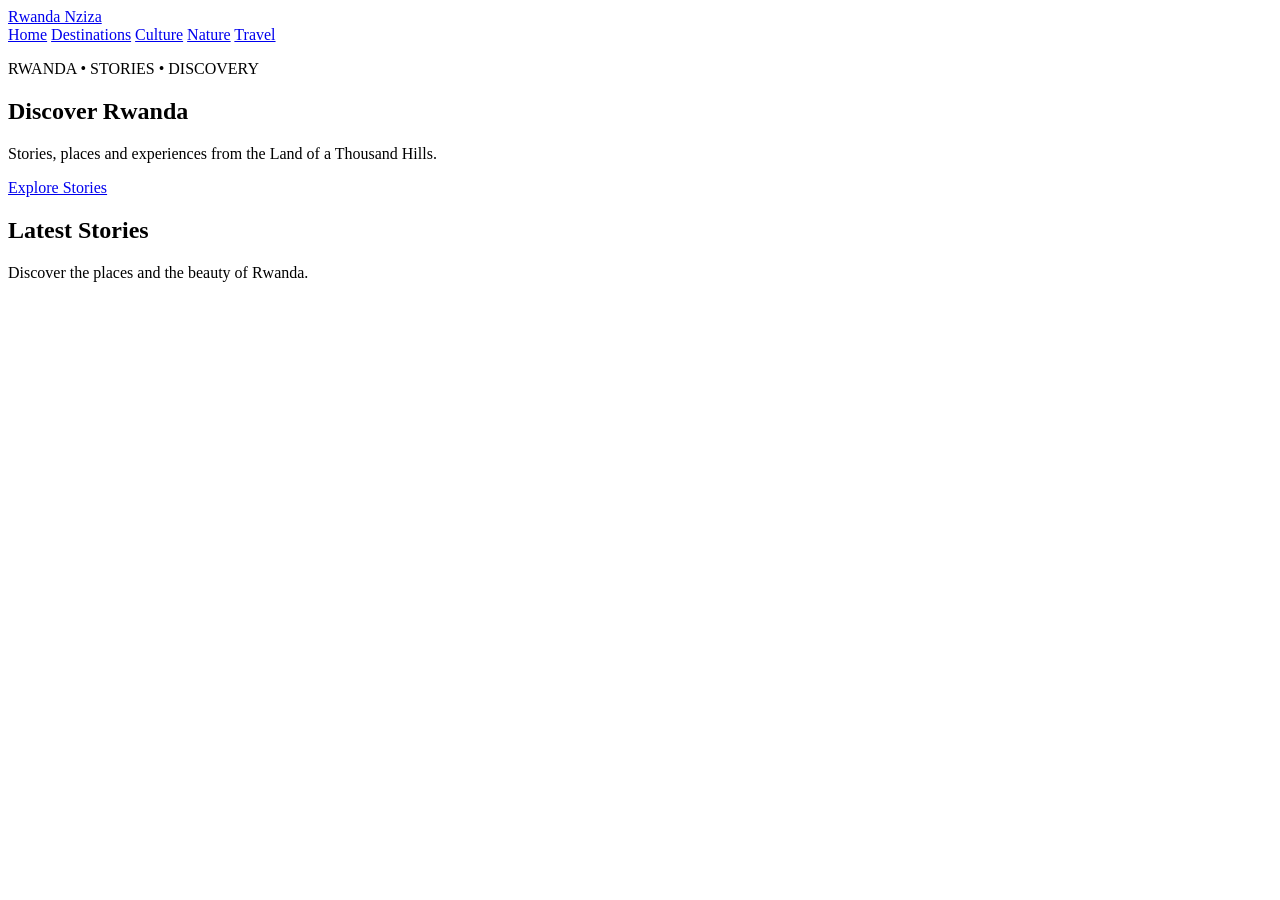
==== index.html @ 82285e54 "Addes the navbar, hero section and the posts container" ====
<!DOCTYPE html>
<html lang="en">
<head>
    <meta charset="UTF-8">
    <meta name="viewport" content="width=device-width, initial-scale=1.0">
    <title>Rwanda Nziza</title>
    <link rel ="preconnect" href="https://fonts.googleapis.com">
    <link rel="preconnect" href="https://fonts.gstatic.com" crossorigin>
    <link href="https://fonts.googleapis.com/css2?family=Roboto:wght@300;400;500;700&display=swap" rel="stylesheet">

    <link rel="stylesheet" href="style.css">
</head>
<body>
    <header class="navbar">
        <div class="container nav-content">
            <a href="index.html" class="logo">Rwanda Nziza  </a>

            <nav>
                <a href="index.html">Home</a>
                <a href="#destination">Destinations</a>
                <a href="#culture">Culture</a>
                <a href="#nature">Nature</a>
                <a href="travel.html">Travel</a>
            </nav>
        </div>
    </header>
    <main>
        <section class="hero">
            <div class="hero-content">
                <p class="hero-label">RWANDA • STORIES • DISCOVERY</p>
                <h1>Discover Rwanda</h1>
                <p>Stories, places and experiences from the Land of a Thousand Hills.</p>
                <a href="#posts" class="button">Explore Stories</a>
            </div>
        </section>
        <section class="posts container" id="posts">
            <div class="section-heading">
            <h2>Latest Stories</h2>
            <p>Discover the places and the beauty of Rwanda.</p>
            </div>
        </section>
    </main>
</body>
</html>
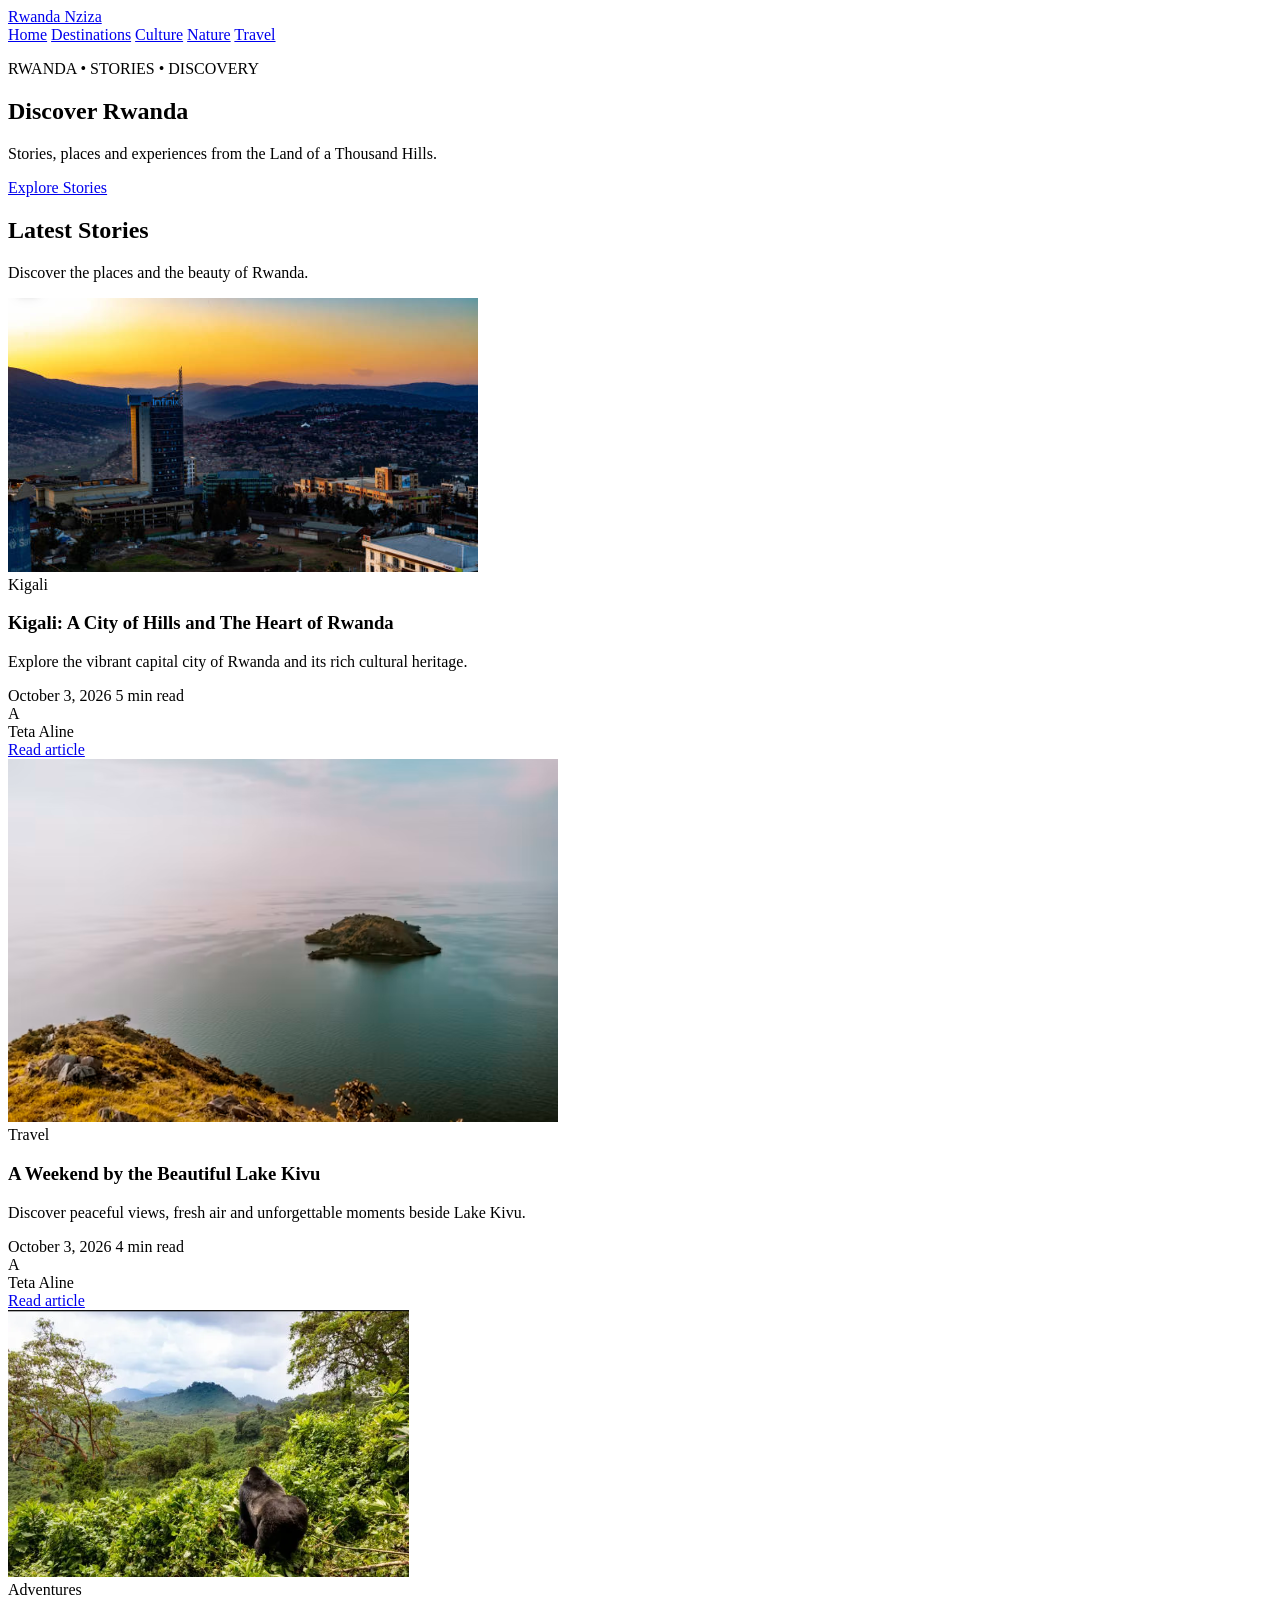
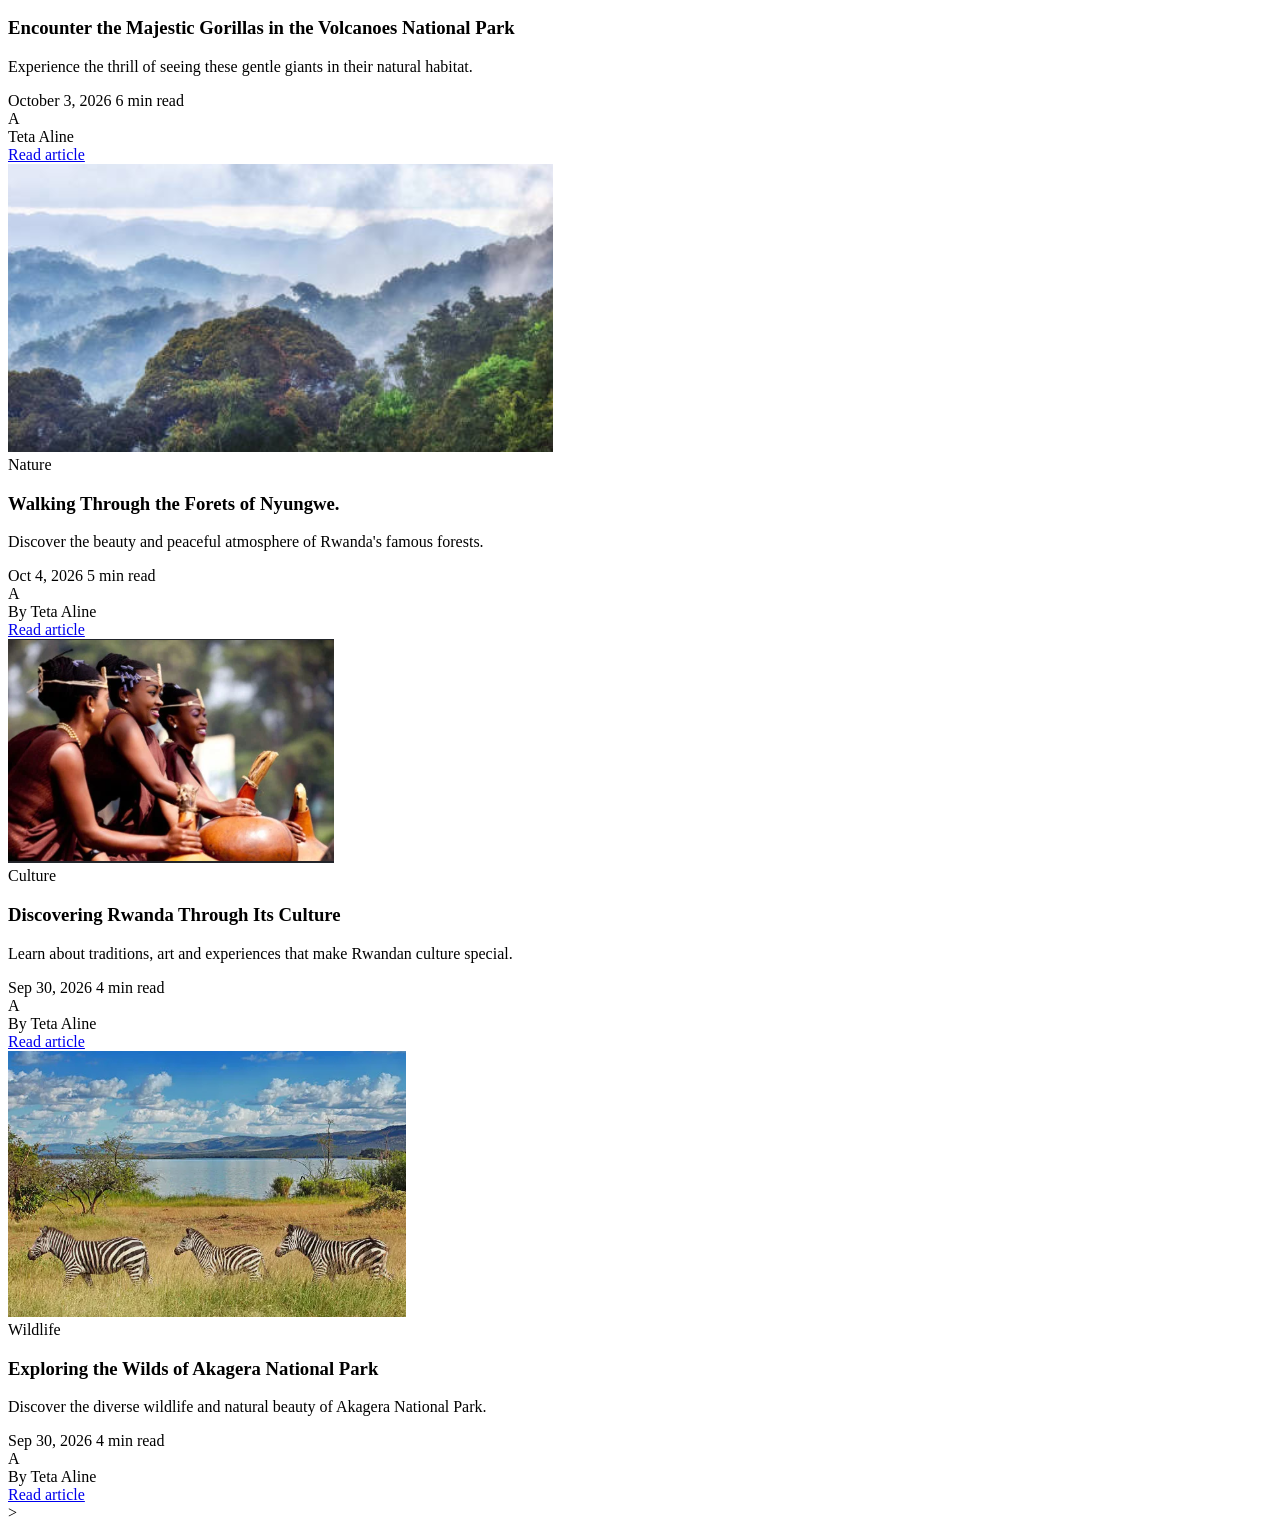
==== commit 520e9ecc: "Add Rwanda blog post cards" ====
--- a/index.html
+++ b/index.html
@@ -38,7 +38,152 @@
             <h2>Latest Stories</h2>
             <p>Discover the places and the beauty of Rwanda.</p>
             </div>
+            <div class="post-grid">
+                <article class="post-card" id="destinations">
+                    <img src="images/Kigali.png" alt="View of The City of Kigali">
+
+                    <div class="post-content">
+                        <span class="tag">Kigali</span>
+                        <h3>Kigali: A City of Hills and The Heart of Rwanda</h3>
+                        <p>Explore the vibrant capital city of Rwanda and its rich cultural heritage.</p>
+
+                        <div class="post-info">
+                            <span><i class="fa-regular fa-calendar"></i> October 3, 2026</span>
+                            <span><i class="fa-regular fa-clock"></i> 5 min read</span>
+
+                        </div>
+                        <div class="author">
+                            <div class="avatar">A</div>
+                            <span> Teta Aline</span>
+                        </div>
+                        <a href="article.html" class="read-more">
+                            Read article <i class="fa-regular fa-arrow-right"></i>
+                        </a>
+                    </div>
+                </article>    
+                    
+                <article class="post-card">
+                    <img src="images/Lake-Kivu.png" alt="Beatiful Lake Kivu">
+                    <div class="post-content">
+                        <span class="tag">Travel</span>
+                        <h3> A Weekend by the Beautiful Lake Kivu</h3>
+                        <p> Discover peaceful views, fresh air and unforgettable moments beside Lake Kivu.</p>
+
+                        <div class="post-info">
+                            <span><i class="fa-regular fa-calendar"></i> October 3, 2026</span>
+                            <span><i class="fa-regular fa-clock"></i> 4 min read</span>
+                            </div>
+
+                            <div class="author">
+                                <div class="avatar">A</div>
+                                <span> Teta Aline</span>
+                            </div>
+
+                            <a href="article.html" class="read-more">
+                                Read article <i class="fa-regular fa-arrow-right"></i>
+                            </a>    
+                        </div>
+                    </article>
+
+                    <article class="post-card">
+                        <img src="images/VolcanoGorilla.png" alt="Gorillas in the Volcanoes national park">
+                        
+                        <div class="post-content">
+                            <span class="tag">Adventures</span>
+                            <h3>Encounter the Majestic Gorillas in the Volcanoes National Park</h3>
+                            <p>Experience the thrill of seeing these gentle giants in their natural habitat.</p>
+
+                            <div class="post-info">
+                                <span><i class="fa-regular fa-calendar"></i> October 3, 2026</span>
+                                <span><i class="fa-regular fa-clock"></i> 6 min read</span>
+                            </div>
+
+                            <div class="author">
+                                <div class="avatar">A</div>
+                                <span> Teta Aline</span>
+                            </div>
+
+                            <a href="article.html" class="read-more">
+                                Read article <i class="fa-solid fa-arrow-right"></i>
+                            </a>
+                        </div>
+                    </article>
+                    
+                    <article class="post-card" id="nature">
+                        <img src="images/Nyungwe.png" alt="Nyungwe Forest in Rwanda">
+
+                        <div class="post-content">
+                            <span class="tag">Nature</span>
+                            <h3>Walking Through the Forets of Nyungwe.</h3>
+                            <p>Discover the beauty and peaceful atmosphere of Rwanda's famous forests.</p>
+
+
+                            <div class="post-info">
+                                <span><i class="fa-regular fa-calendar"></i> Oct 4, 2026</span>
+                                <span><i class="fa-regular fa-clock"></i> 5 min read</span>
+                            </div>
+
+                            <div class="author">
+                                <div class="avatar">A</div>
+                                <span>By Teta Aline</span>
+                            </div>
+
+                            <a href="article.html" class="read-more">
+                                Read article <i class="fa-solid fa-arrow-right"></i>
+                            </a>
+                        </div>    
+                    </article>
+
+                    <article class="post-card" id="culture">
+                        <img src="images/Culture.png" alt="Rwandan Traditional Dance">
+
+                        <div class="post-content">
+                            <span class="tag">Culture</span>
+                            <h3>Discovering Rwanda Through Its Culture</h3>
+                            <p>Learn about traditions, art and experiences that make Rwandan culture special.</p>
+
+                            <div class="post-info">
+                                <span><i class="fa-regular fa-calendar"></i> Sep 30, 2026</span>
+                                <span><i class="fa-regular fa-clock"></i> 4 min read</span>
+                            </div>
+
+                            <div class="author">
+                                <div class="avatar">A</div>
+                                <span>By Teta Aline</span>
+                            </div>
+
+                            <a href="article.html" class="read-more">
+                                Read article <i class="fa-solid fa-arrow-right"></i>
+                            </a>
+                        </div>    
+                    </article>
+                    <article class="post-card" id="travel">
+                        <img src="images/Akagera.png" alt="Rwandan cultural experience">
+
+                    <div class="post-content">
+                        <span class="tag">Wildlife</span>
+                        <h3>Exploring the Wilds of Akagera National Park</h3>
+                        <p>Discover the diverse wildlife and natural beauty of Akagera National Park.</p>
+
+                        <div class="post-info">
+                            <span><i class="fa-regular fa-calendar"></i> Sep 30, 2026</span>
+                            <span><i class="fa-regular fa-clock"></i> 4 min read</span>
+                        </div>
+
+                        <div class="author">
+                            <div class="avatar">A</div>
+                            <span>By Teta Aline</span>
+                        </div>
+
+                        <a href="article.html" class="read-more">
+                            Read article <i class="fa-solid fa-arrow-right"></i>
+                        </a>
+                    </div>
+                </article>
+                    
+            </div>
         </section>
-    </main>
+        
+    </main>>
 </body>
 </html>
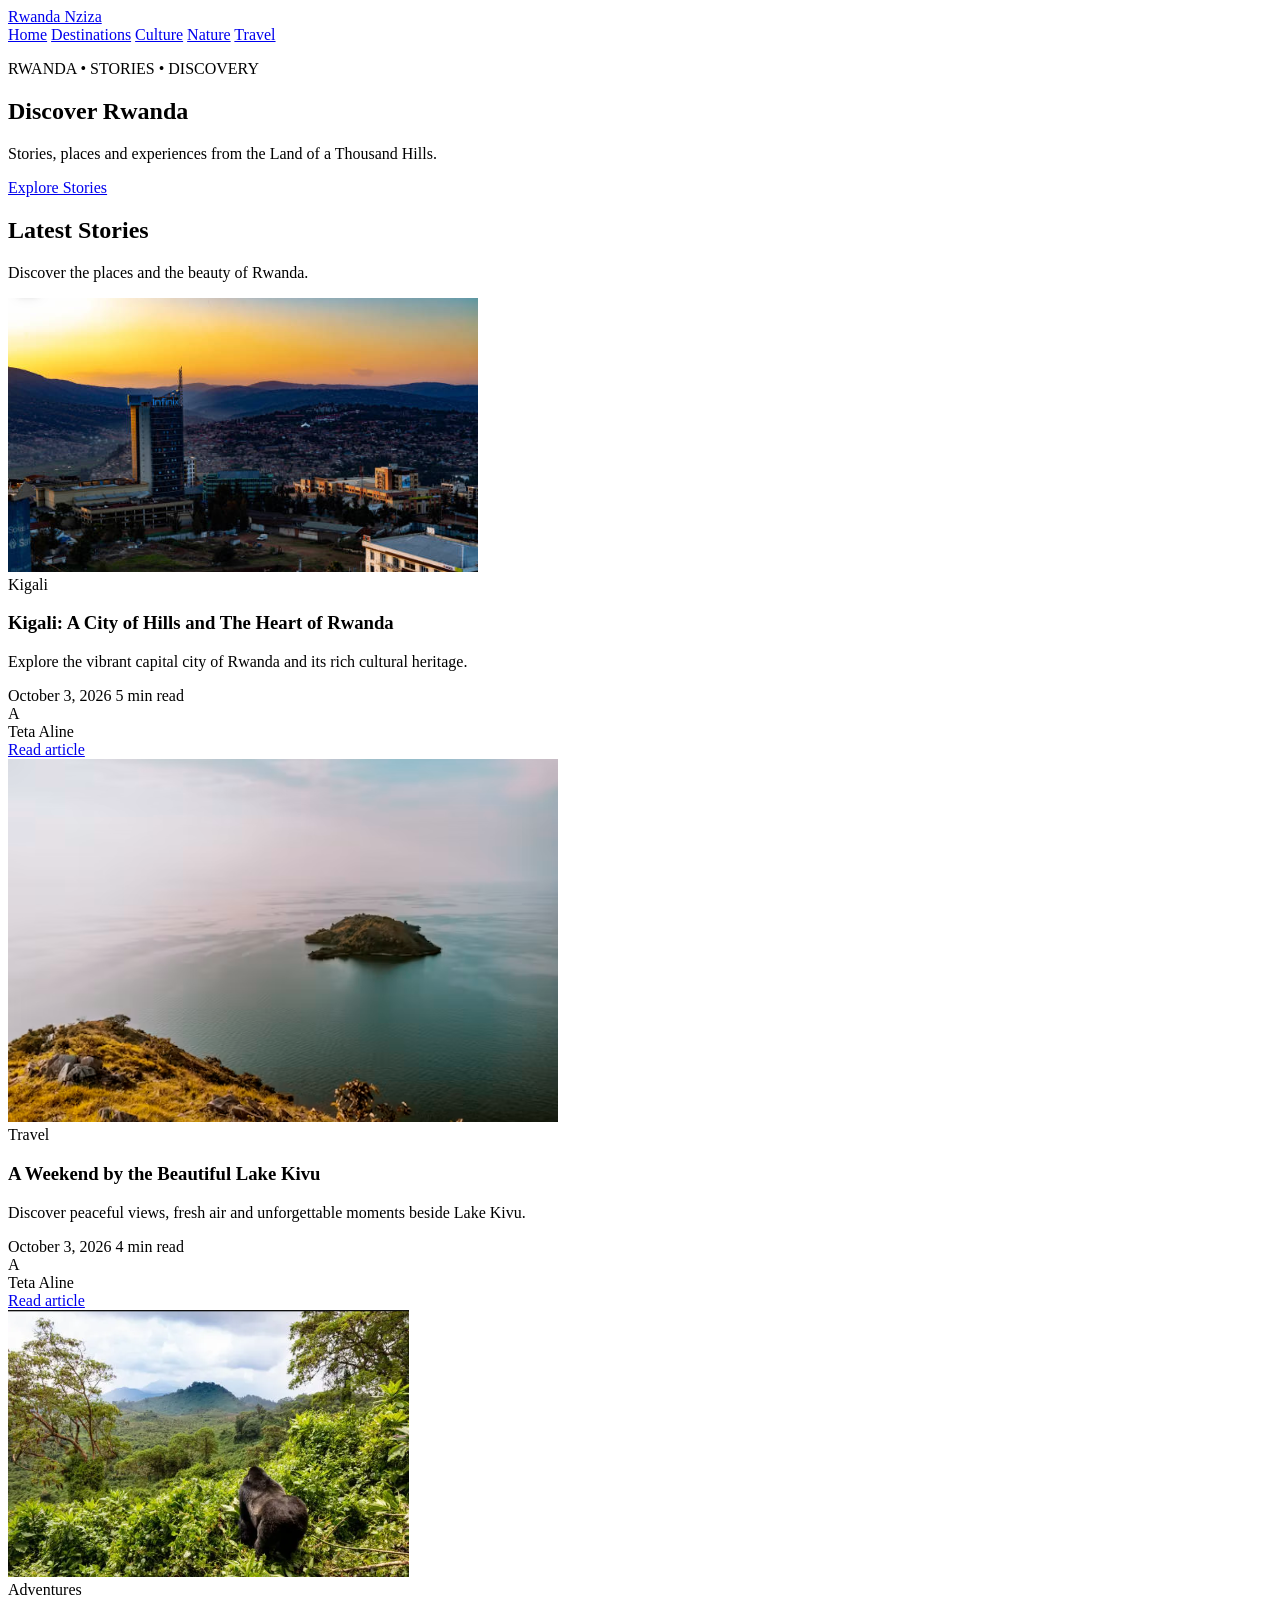
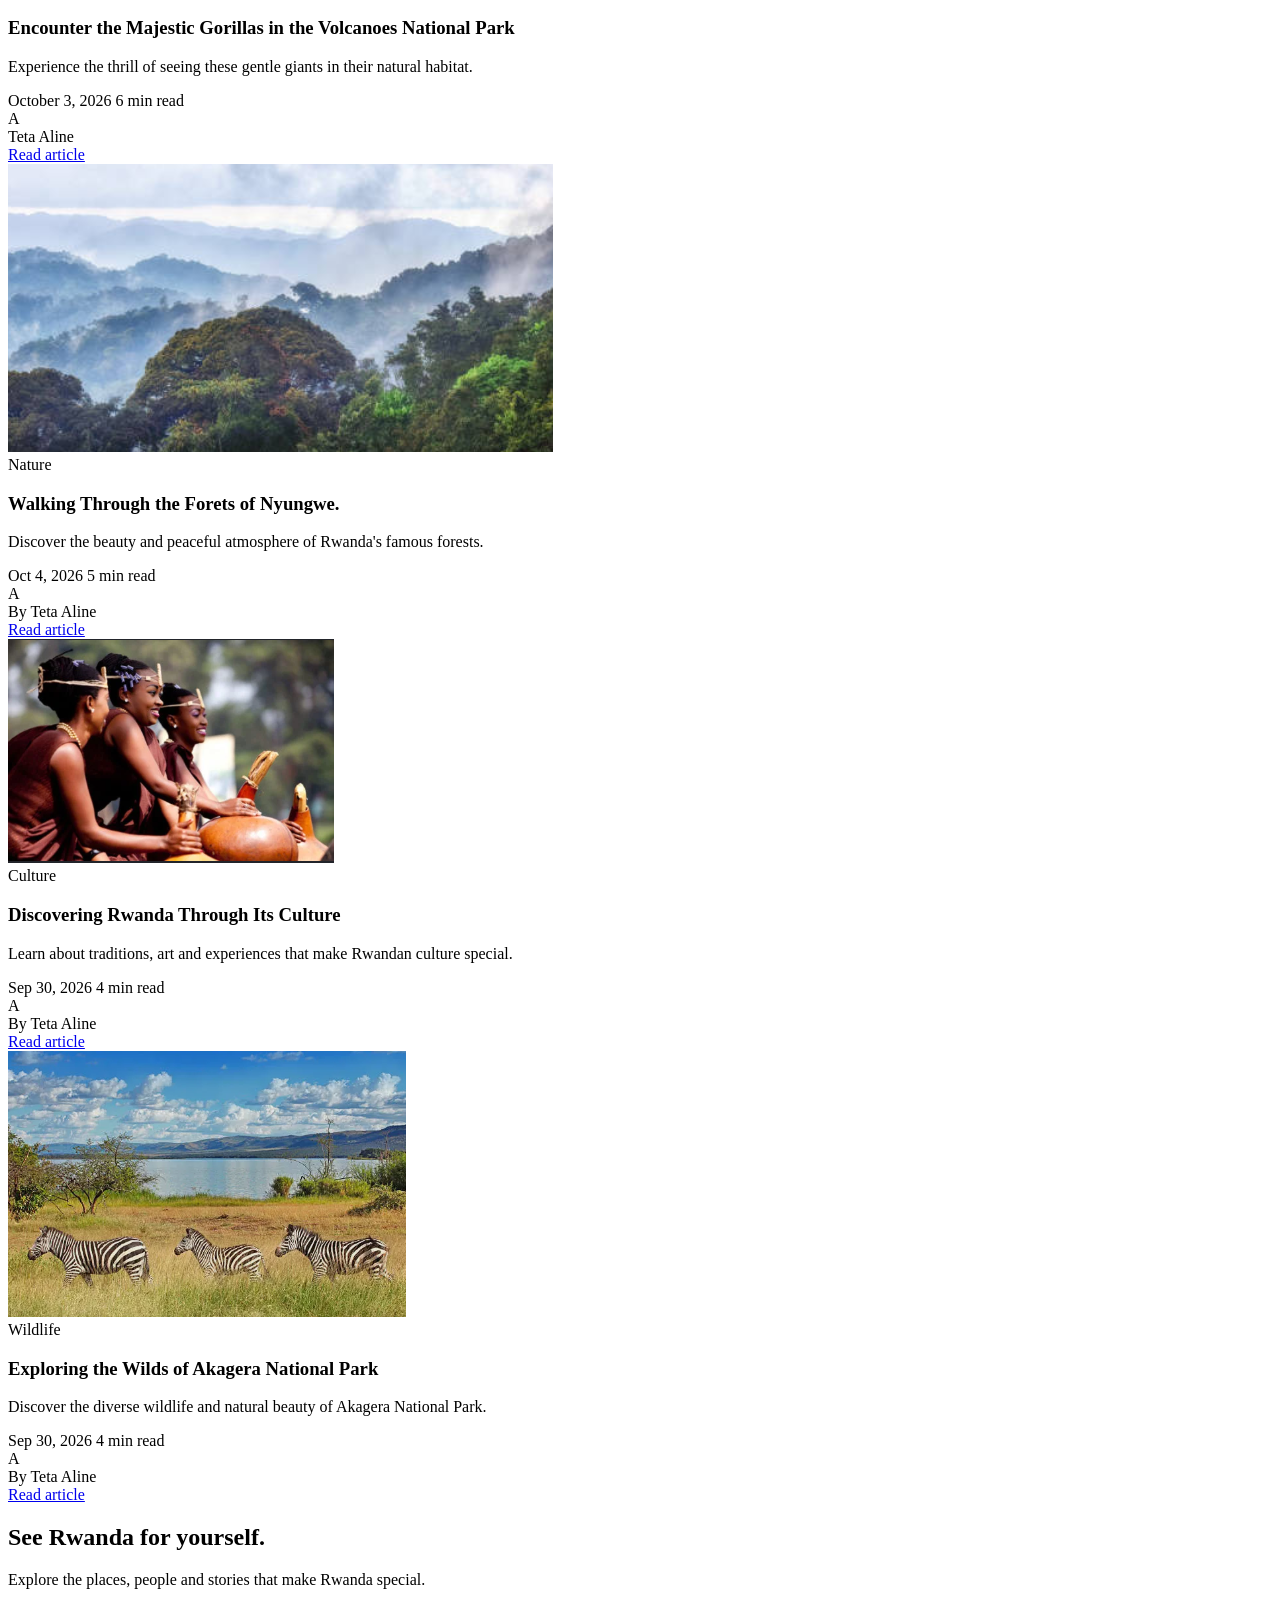
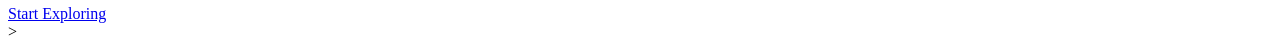
==== commit 9475cfb1: "Add Rwanda travel banner" ====
--- a/index.html
+++ b/index.html
@@ -184,6 +184,16 @@
             </div>
         </section>
         
+        <section class="travel-banner">
+            <div class="container">
+                <h2>See Rwanda for yourself.</h2>
+                <p>Explore the places, people and stories that make Rwanda special.</p>
+                <a href="#posts" class="button">Start Exploring</a>
+            </div>
+        </section>
+
+    
+
     </main>>
 </body>
 </html>
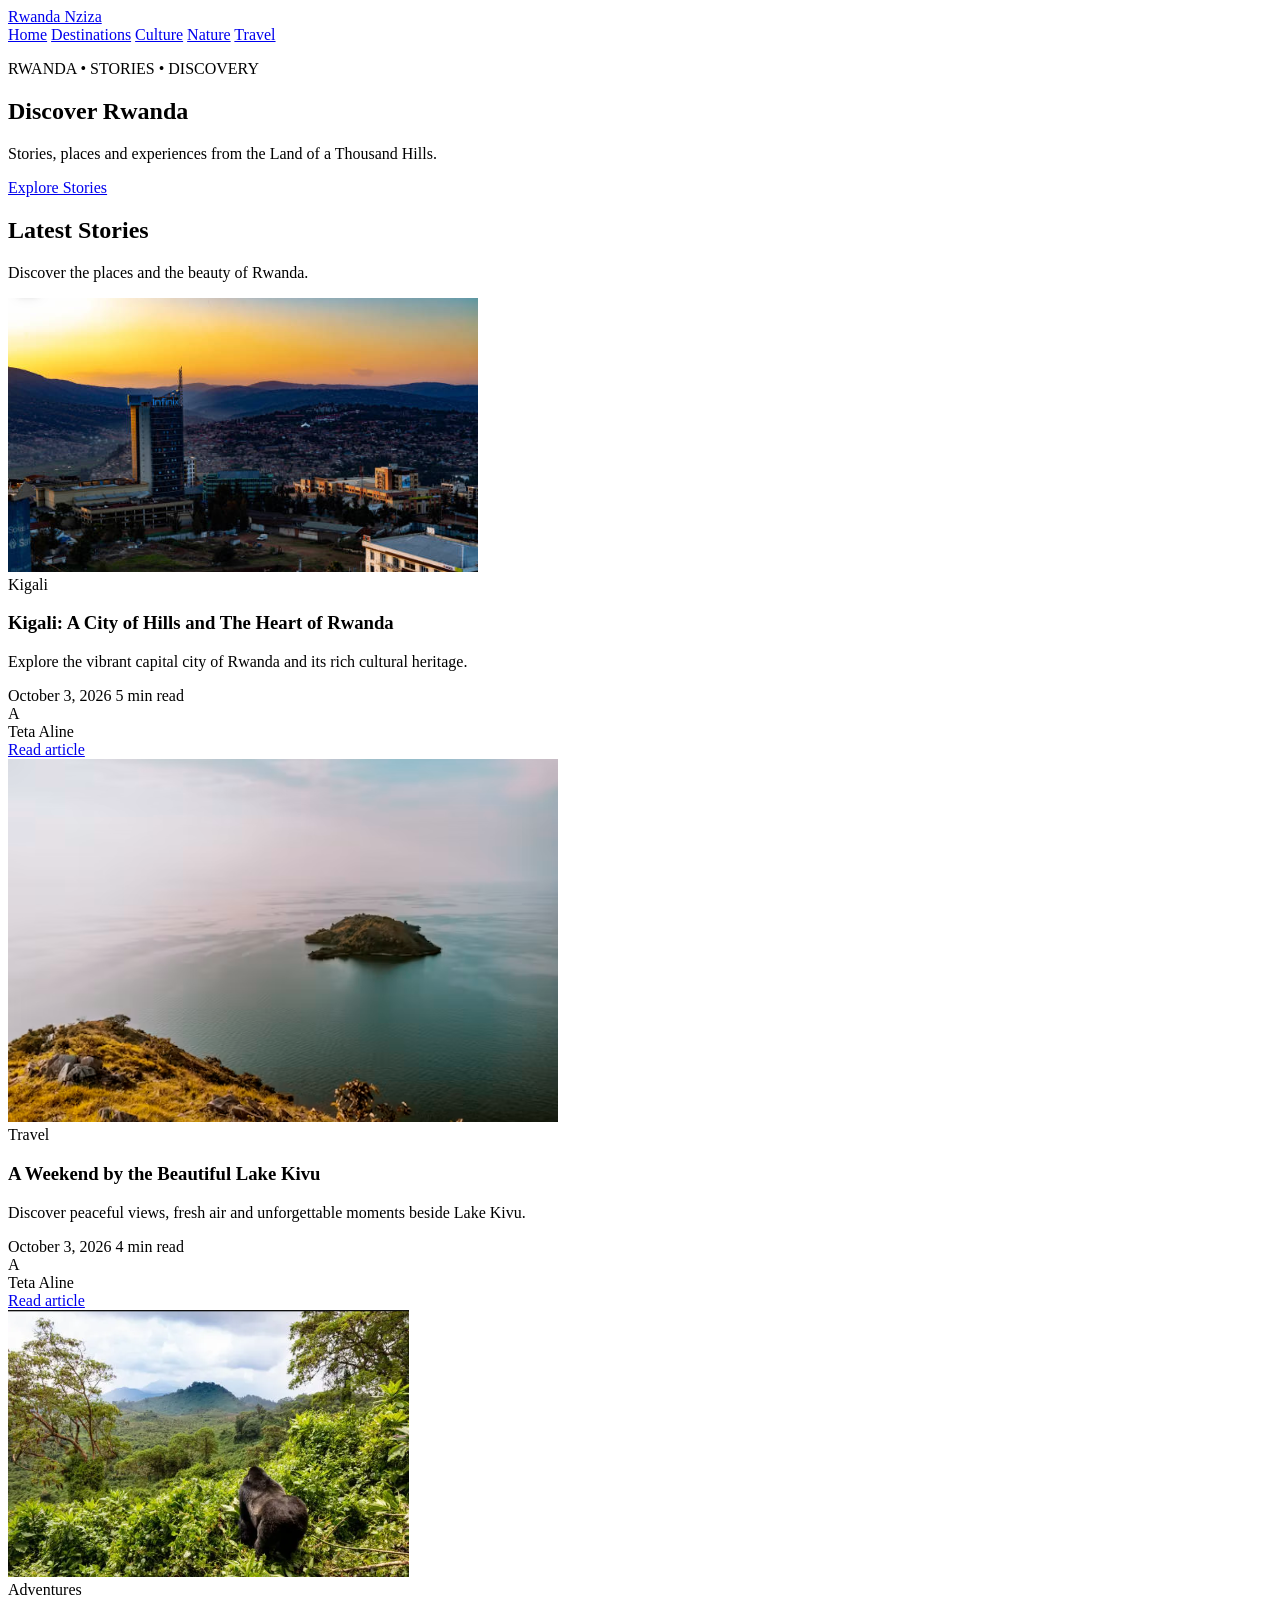
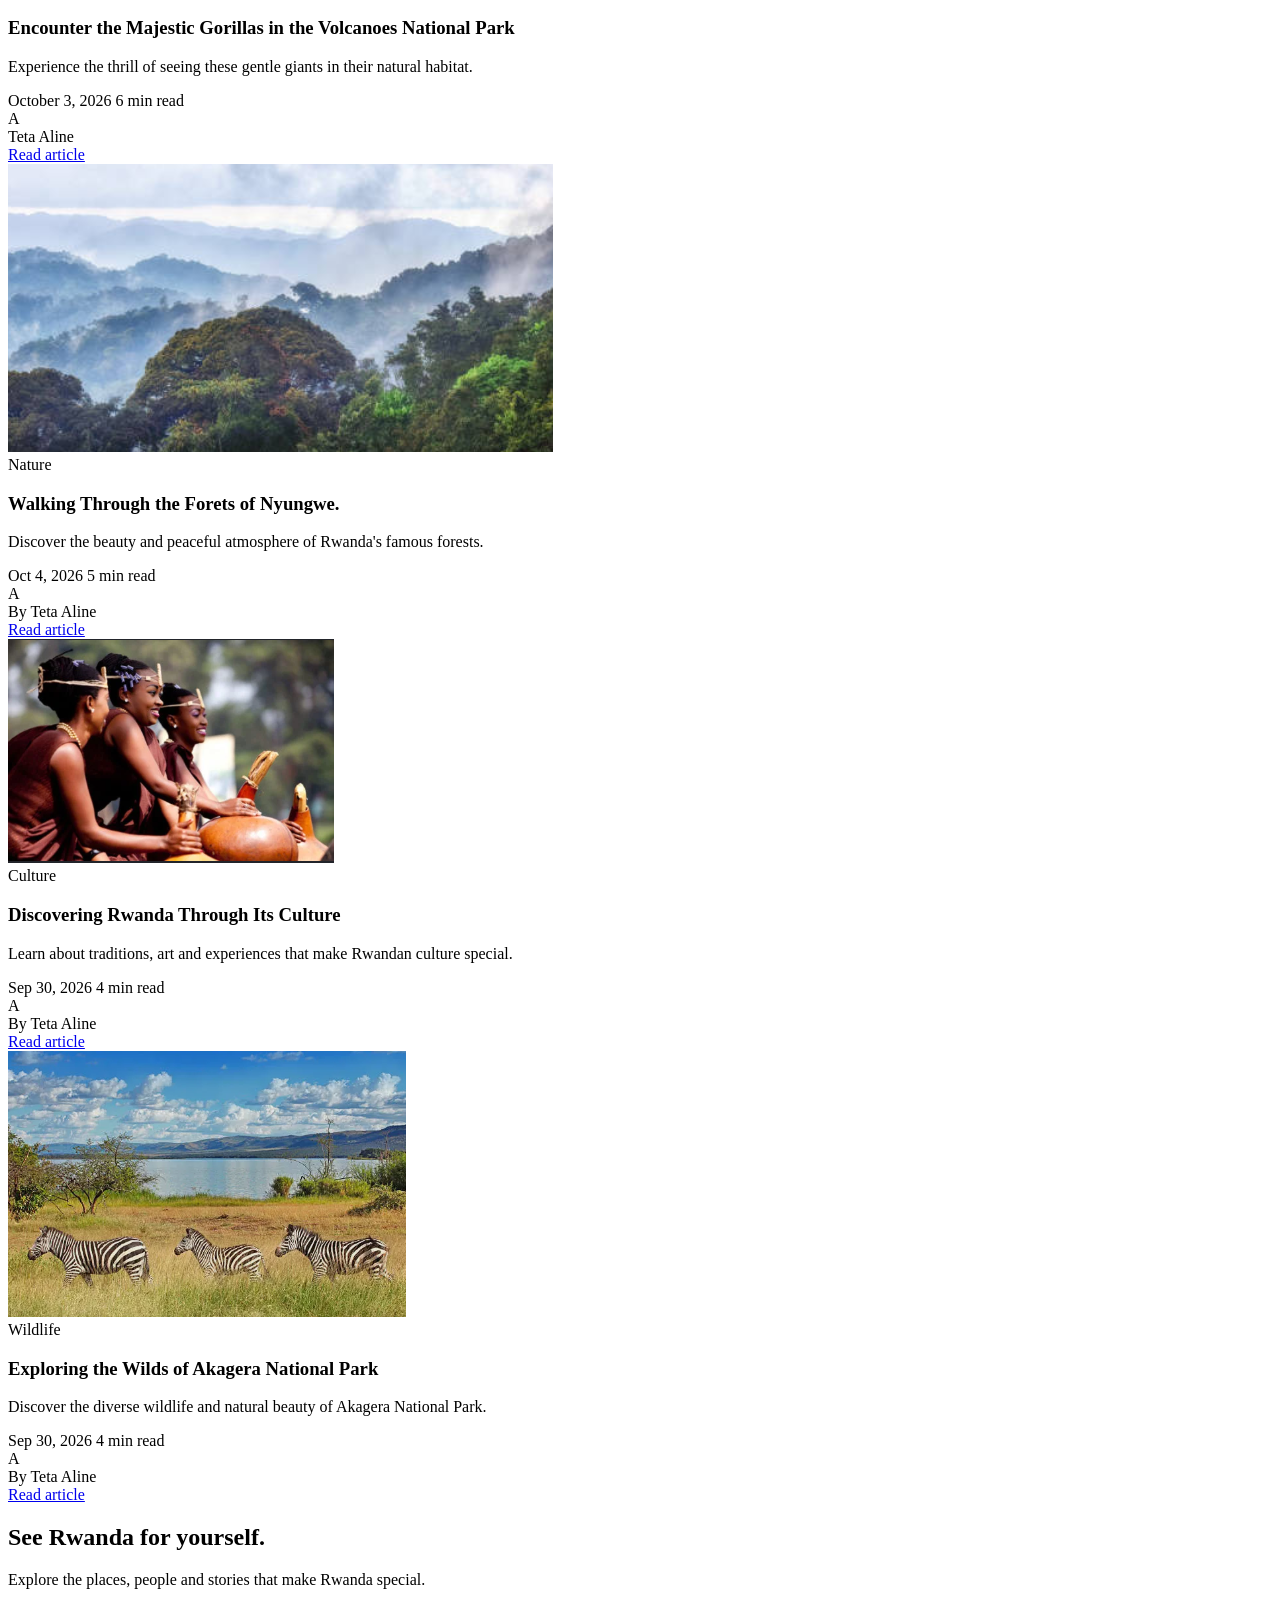
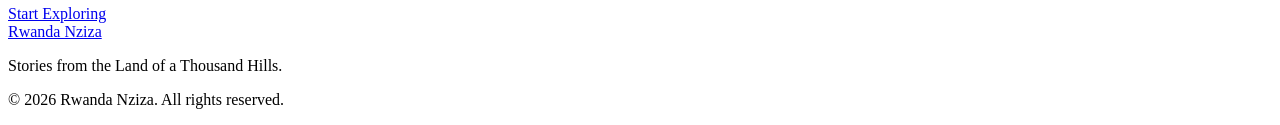
==== commit 7b7cdeb3: "Add footer" ====
--- a/index.html
+++ b/index.html
@@ -183,7 +183,7 @@
                     
             </div>
         </section>
-        
+
         <section class="travel-banner">
             <div class="container">
                 <h2>See Rwanda for yourself.</h2>
@@ -194,6 +194,26 @@
 
     
 
-    </main>>
+    </main>
+    
+    <footer>
+        <div class="container footer-content">
+            <div>
+                <a href="index.html" class="logo">Rwanda Nziza</a>
+                <p>Stories from the Land of a Thousand Hills.</p>
+            </div>
+
+            <div class="socials">
+                <a href="#" aria-label="Instagram"><i class="fa-brands fa-instagram"></i></a>
+                <a href="#" aria-label="Facebook"><i class="fa-brands fa-facebook"></i></a>
+                <a href="#" aria-label="YouTube"><i class="fa-brands fa-youtube"></i></a>
+            </div>
+        </div>
+
+        <div class="copyright">
+            <p>© 2026 Rwanda Nziza. All rights reserved.</p>
+        </div>
+    </footer>
+
 </body>
 </html>
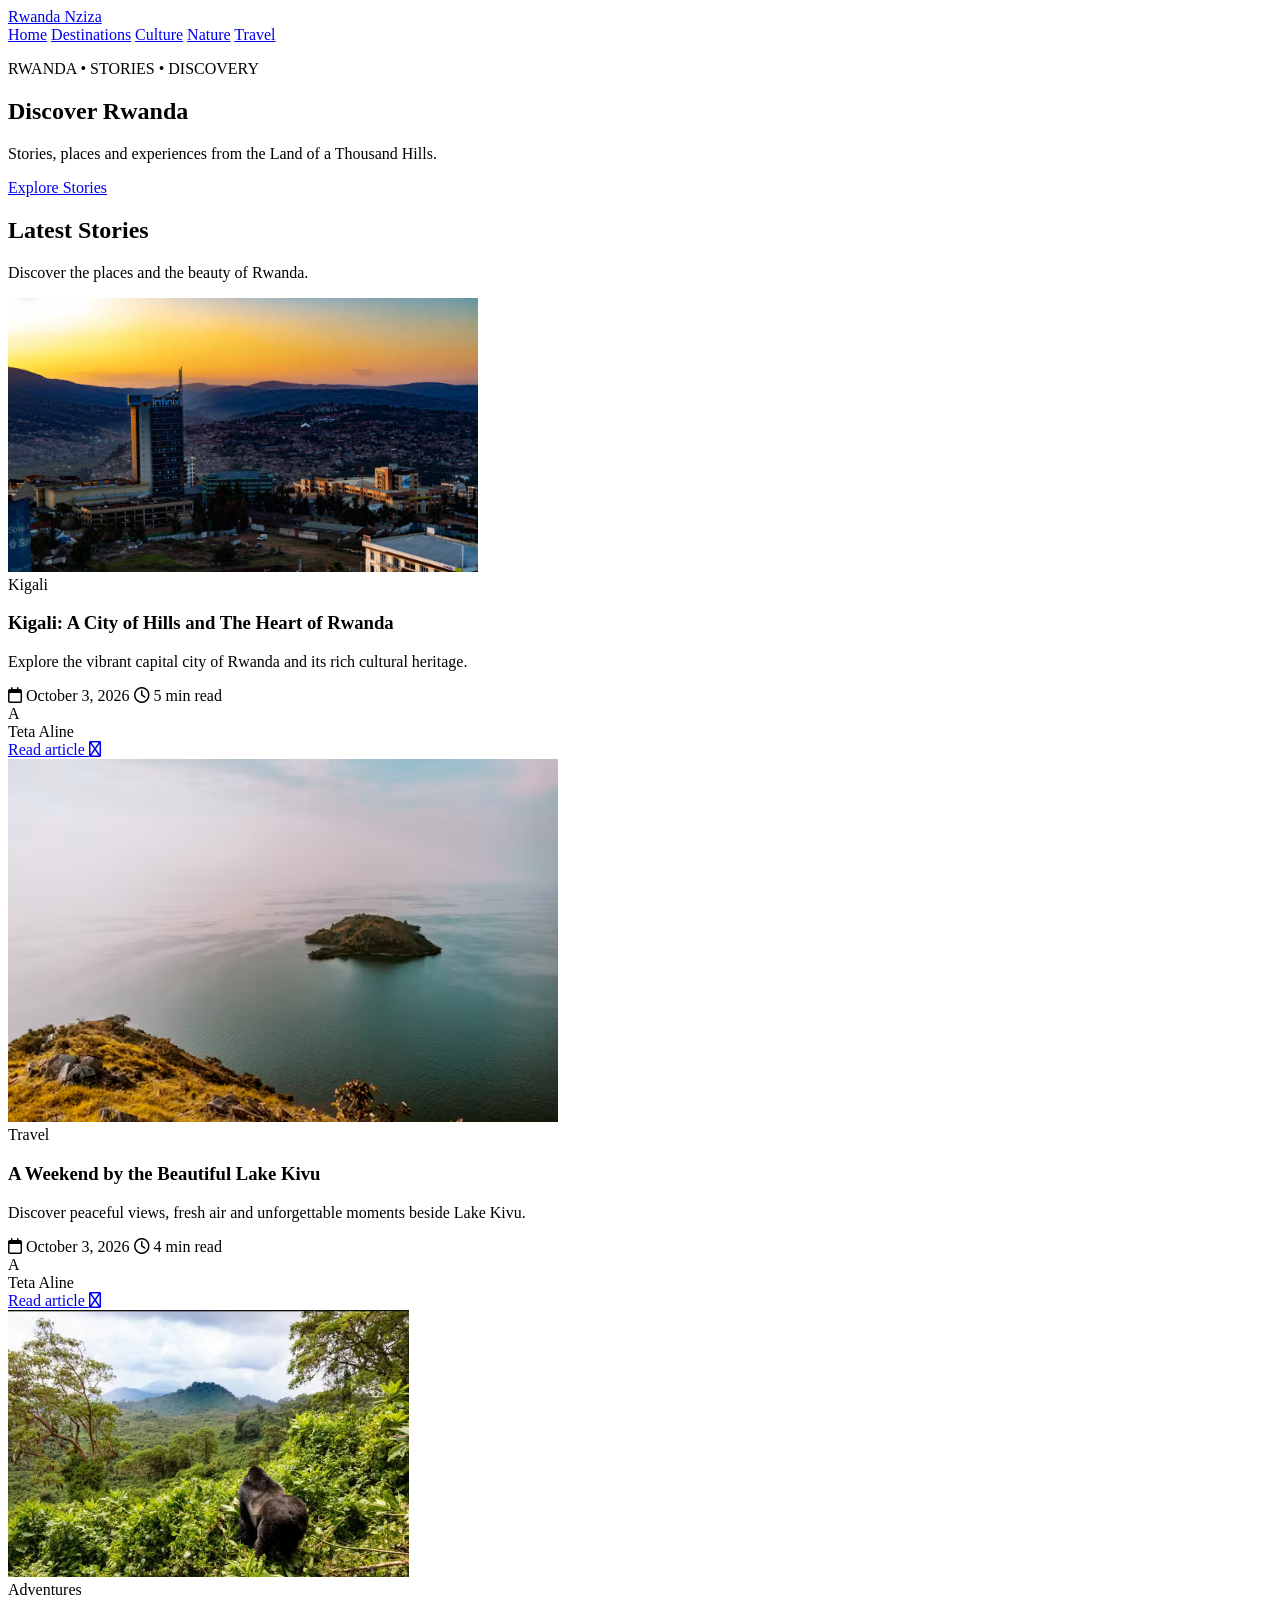
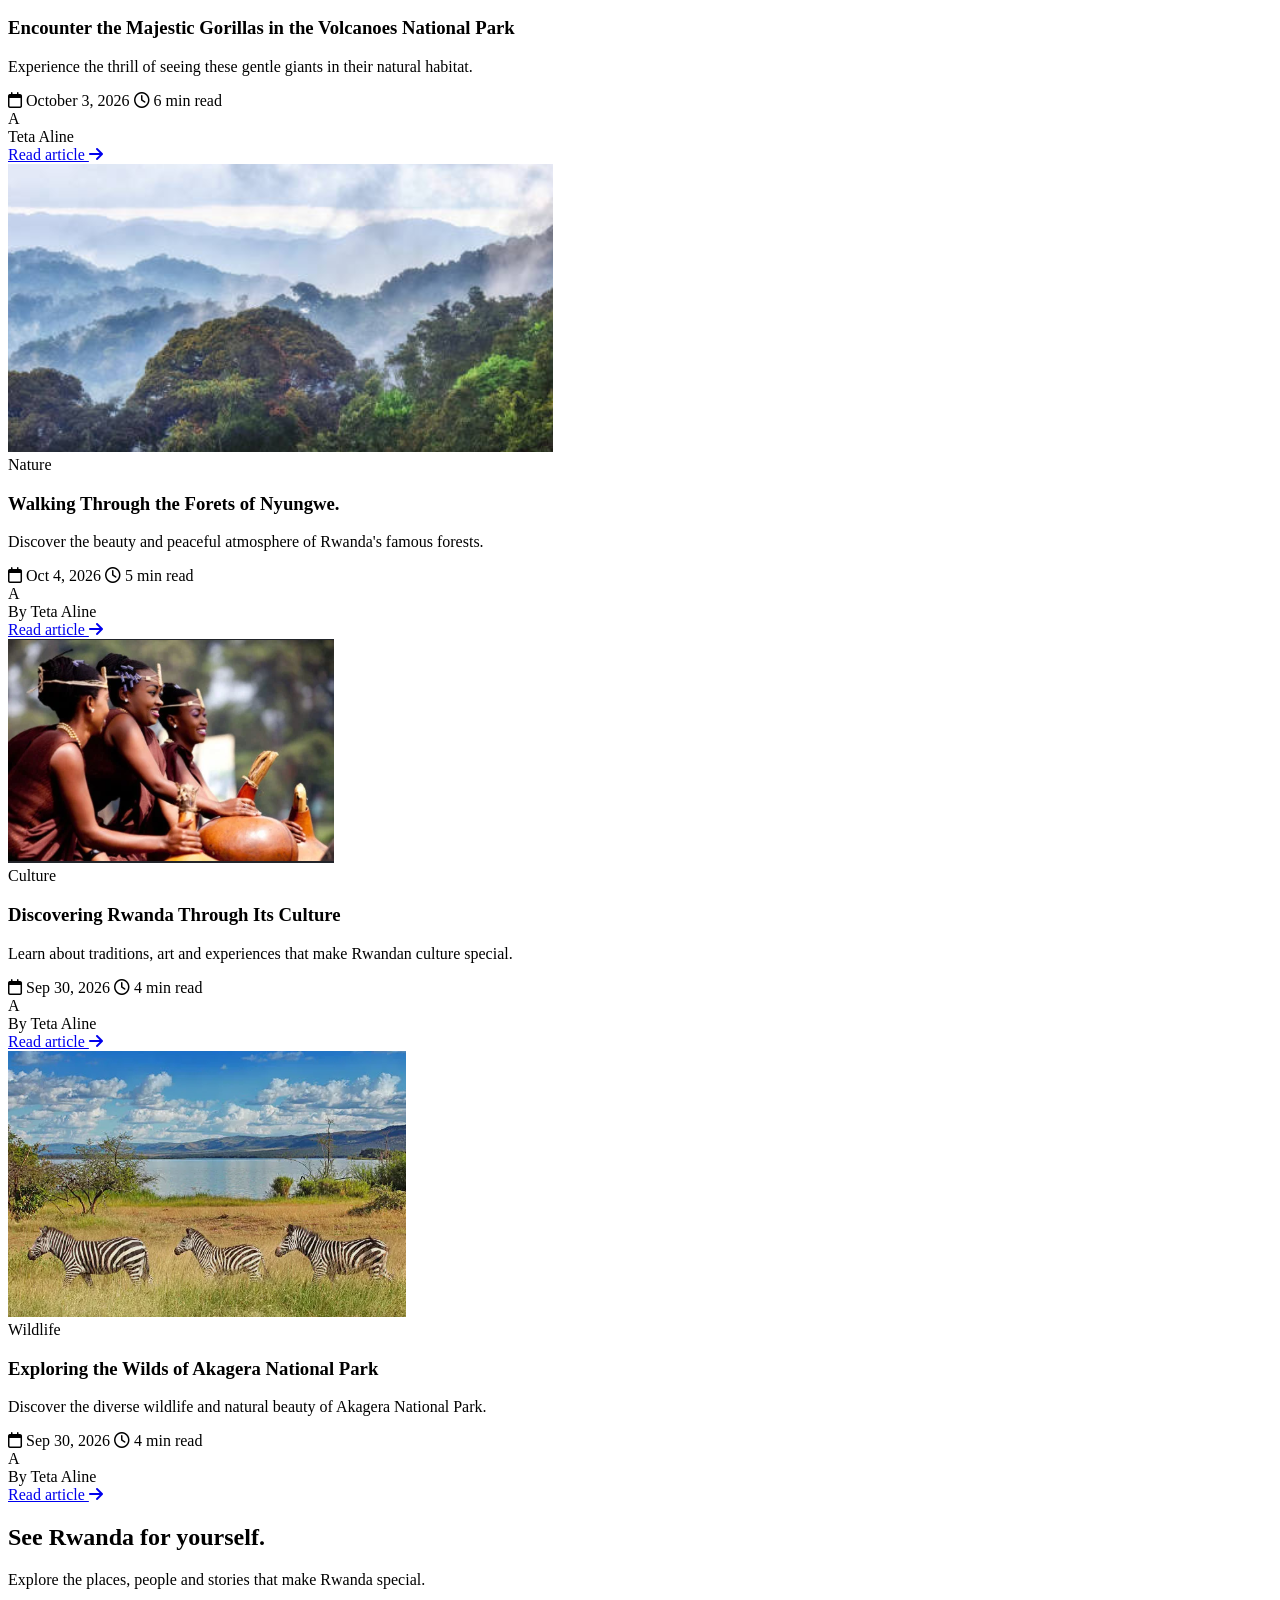
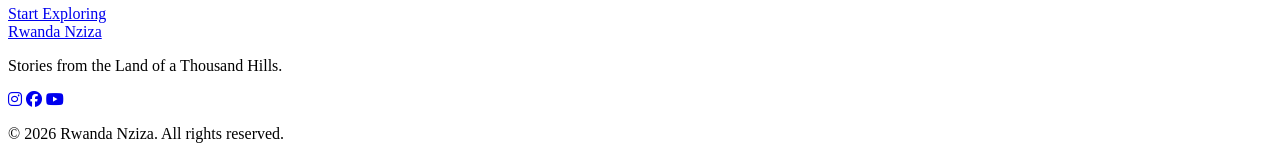
==== commit cce1074a: "Arranged the HTML file" ====
--- a/index.html
+++ b/index.html
@@ -1,23 +1,25 @@
 <!DOCTYPE html>
 <html lang="en">
+
 <head>
     <meta charset="UTF-8">
     <meta name="viewport" content="width=device-width, initial-scale=1.0">
     <title>Rwanda Nziza</title>
-    <link rel ="preconnect" href="https://fonts.googleapis.com">
+    <link rel="preconnect" href="https://fonts.googleapis.com">
     <link rel="preconnect" href="https://fonts.gstatic.com" crossorigin>
     <link href="https://fonts.googleapis.com/css2?family=Roboto:wght@300;400;500;700&display=swap" rel="stylesheet">
-
+    <link rel="stylesheet" href="https://cdnjs.cloudflare.com/ajax/libs/font-awesome/6.5.2/css/all.min.css">
     <link rel="stylesheet" href="style.css">
 </head>
+
 <body>
     <header class="navbar">
         <div class="container nav-content">
-            <a href="index.html" class="logo">Rwanda Nziza  </a>
+            <a href="index.html" class="logo">Rwanda Nziza </a>
 
             <nav>
                 <a href="index.html">Home</a>
-                <a href="#destination">Destinations</a>
+                <a href="#destinations">Destinations</a>
                 <a href="#culture">Culture</a>
                 <a href="#nature">Nature</a>
                 <a href="travel.html">Travel</a>
@@ -35,8 +37,8 @@
         </section>
         <section class="posts container" id="posts">
             <div class="section-heading">
-            <h2>Latest Stories</h2>
-            <p>Discover the places and the beauty of Rwanda.</p>
+                <h2>Latest Stories</h2>
+                <p>Discover the places and the beauty of Rwanda.</p>
             </div>
             <div class="post-grid">
                 <article class="post-card" id="destinations">
@@ -60,8 +62,8 @@
                             Read article <i class="fa-regular fa-arrow-right"></i>
                         </a>
                     </div>
-                </article>    
-                    
+                </article>
+
                 <article class="post-card">
                     <img src="images/Lake-Kivu.png" alt="Beatiful Lake Kivu">
                     <div class="post-content">
@@ -72,93 +74,94 @@
                         <div class="post-info">
                             <span><i class="fa-regular fa-calendar"></i> October 3, 2026</span>
                             <span><i class="fa-regular fa-clock"></i> 4 min read</span>
-                            </div>
-
-                            <div class="author">
-                                <div class="avatar">A</div>
-                                <span> Teta Aline</span>
-                            </div>
-
-                            <a href="article.html" class="read-more">
-                                Read article <i class="fa-regular fa-arrow-right"></i>
-                            </a>    
-                        </div>
-                    </article>
-
-                    <article class="post-card">
-                        <img src="images/VolcanoGorilla.png" alt="Gorillas in the Volcanoes national park">
-                        
-                        <div class="post-content">
-                            <span class="tag">Adventures</span>
-                            <h3>Encounter the Majestic Gorillas in the Volcanoes National Park</h3>
-                            <p>Experience the thrill of seeing these gentle giants in their natural habitat.</p>
-
-                            <div class="post-info">
-                                <span><i class="fa-regular fa-calendar"></i> October 3, 2026</span>
-                                <span><i class="fa-regular fa-clock"></i> 6 min read</span>
-                            </div>
-
-                            <div class="author">
-                                <div class="avatar">A</div>
-                                <span> Teta Aline</span>
-                            </div>
-
-                            <a href="article.html" class="read-more">
-                                Read article <i class="fa-solid fa-arrow-right"></i>
-                            </a>
-                        </div>
-                    </article>
-                    
-                    <article class="post-card" id="nature">
-                        <img src="images/Nyungwe.png" alt="Nyungwe Forest in Rwanda">
-
-                        <div class="post-content">
-                            <span class="tag">Nature</span>
-                            <h3>Walking Through the Forets of Nyungwe.</h3>
-                            <p>Discover the beauty and peaceful atmosphere of Rwanda's famous forests.</p>
-
-
-                            <div class="post-info">
-                                <span><i class="fa-regular fa-calendar"></i> Oct 4, 2026</span>
-                                <span><i class="fa-regular fa-clock"></i> 5 min read</span>
-                            </div>
-
-                            <div class="author">
-                                <div class="avatar">A</div>
-                                <span>By Teta Aline</span>
-                            </div>
-
-                            <a href="article.html" class="read-more">
-                                Read article <i class="fa-solid fa-arrow-right"></i>
-                            </a>
-                        </div>    
-                    </article>
-
-                    <article class="post-card" id="culture">
-                        <img src="images/Culture.png" alt="Rwandan Traditional Dance">
-
-                        <div class="post-content">
-                            <span class="tag">Culture</span>
-                            <h3>Discovering Rwanda Through Its Culture</h3>
-                            <p>Learn about traditions, art and experiences that make Rwandan culture special.</p>
-
-                            <div class="post-info">
-                                <span><i class="fa-regular fa-calendar"></i> Sep 30, 2026</span>
-                                <span><i class="fa-regular fa-clock"></i> 4 min read</span>
-                            </div>
-
-                            <div class="author">
-                                <div class="avatar">A</div>
-                                <span>By Teta Aline</span>
-                            </div>
-
-                            <a href="article.html" class="read-more">
-                                Read article <i class="fa-solid fa-arrow-right"></i>
-                            </a>
-                        </div>    
-                    </article>
-                    <article class="post-card" id="travel">
-                        <img src="images/Akagera.png" alt="Rwandan cultural experience">
+                        </div>
+
+                        <div class="author">
+                            <div class="avatar">A</div>
+                            <span> Teta Aline</span>
+                        </div>
+
+                        <a href="article.html" class="read-more">
+                            Read article <i class="fa-regular fa-arrow-right"></i>
+                        </a>
+                    </div>
+                </article>
+
+                <article class="post-card">
+                    <img src="images/VolcanoGorilla.png" alt="Gorillas in the Volcanoes national park">
+
+                    <div class="post-content">
+                        <span class="tag">Adventures</span>
+                        <h3>Encounter the Majestic Gorillas in the Volcanoes National Park</h3>
+                        <p>Experience the thrill of seeing these gentle giants in their natural habitat.</p>
+
+                        <div class="post-info">
+                            <span><i class="fa-regular fa-calendar"></i> October 3, 2026</span>
+                            <span><i class="fa-regular fa-clock"></i> 6 min read</span>
+                        </div>
+
+                        <div class="author">
+                            <div class="avatar">A</div>
+                            <span> Teta Aline</span>
+                        </div>
+
+                        <a href="article.html" class="read-more">
+                            Read article <i class="fa-solid fa-arrow-right"></i>
+                        </a>
+                    </div>
+                </article>
+
+                <article class="post-card" id="nature">
+                    <img src="images/Nyungwe.png" alt="Nyungwe Forest in Rwanda">
+
+                    <div class="post-content">
+                        <span class="tag">Nature</span>
+                        <h3>Walking Through the Forets of Nyungwe.</h3>
+                        <p>Discover the beauty and peaceful atmosphere of Rwanda's famous forests.</p>
+
+
+                        <div class="post-info">
+                            <span><i class="fa-regular fa-calendar"></i> Oct 4, 2026</span>
+                            <span><i class="fa-regular fa-clock"></i> 5 min read</span>
+                        </div>
+
+                        <div class="author">
+                            <div class="avatar">A</div>
+                            <span>By Teta Aline</span>
+                        </div>
+
+                        <a href="article.html" class="read-more">
+                            Read article <i class="fa-solid fa-arrow-right"></i>
+                        </a>
+                    </div>
+                </article>
+
+                <article class="post-card" id="culture">
+                    <img src="images/Culture.png" alt="Rwandan Traditional Dance">
+
+                    <div class="post-content">
+                        <span class="tag">Culture</span>
+                        <h3>Discovering Rwanda Through Its Culture</h3>
+                        <p>Learn about traditions, art and experiences that make Rwandan culture special.</p>
+
+                        <div class="post-info">
+                            <span><i class="fa-regular fa-calendar"></i> Sep 30, 2026</span>
+                            <span><i class="fa-regular fa-clock"></i> 4 min read</span>
+                        </div>
+
+                        <div class="author">
+                            <div class="avatar">A</div>
+                            <span>By Teta Aline</span>
+                        </div>
+
+                        <a href="article.html" class="read-more">
+                            Read article <i class="fa-solid fa-arrow-right"></i>
+                        </a>
+                    </div>
+                </article>
+                
+                <article class="post-card" id="travel">
+                    <img src="images/Akagera.png" alt="Rwandan cultural experience">
 
                     <div class="post-content">
                         <span class="tag">Wildlife</span>
@@ -180,7 +183,7 @@
                         </a>
                     </div>
                 </article>
-                    
+
             </div>
         </section>
 
@@ -192,10 +195,10 @@
             </div>
         </section>
 
-    
+
 
     </main>
-    
+
     <footer>
         <div class="container footer-content">
             <div>
@@ -216,4 +219,5 @@
     </footer>
 
 </body>
+
 </html>
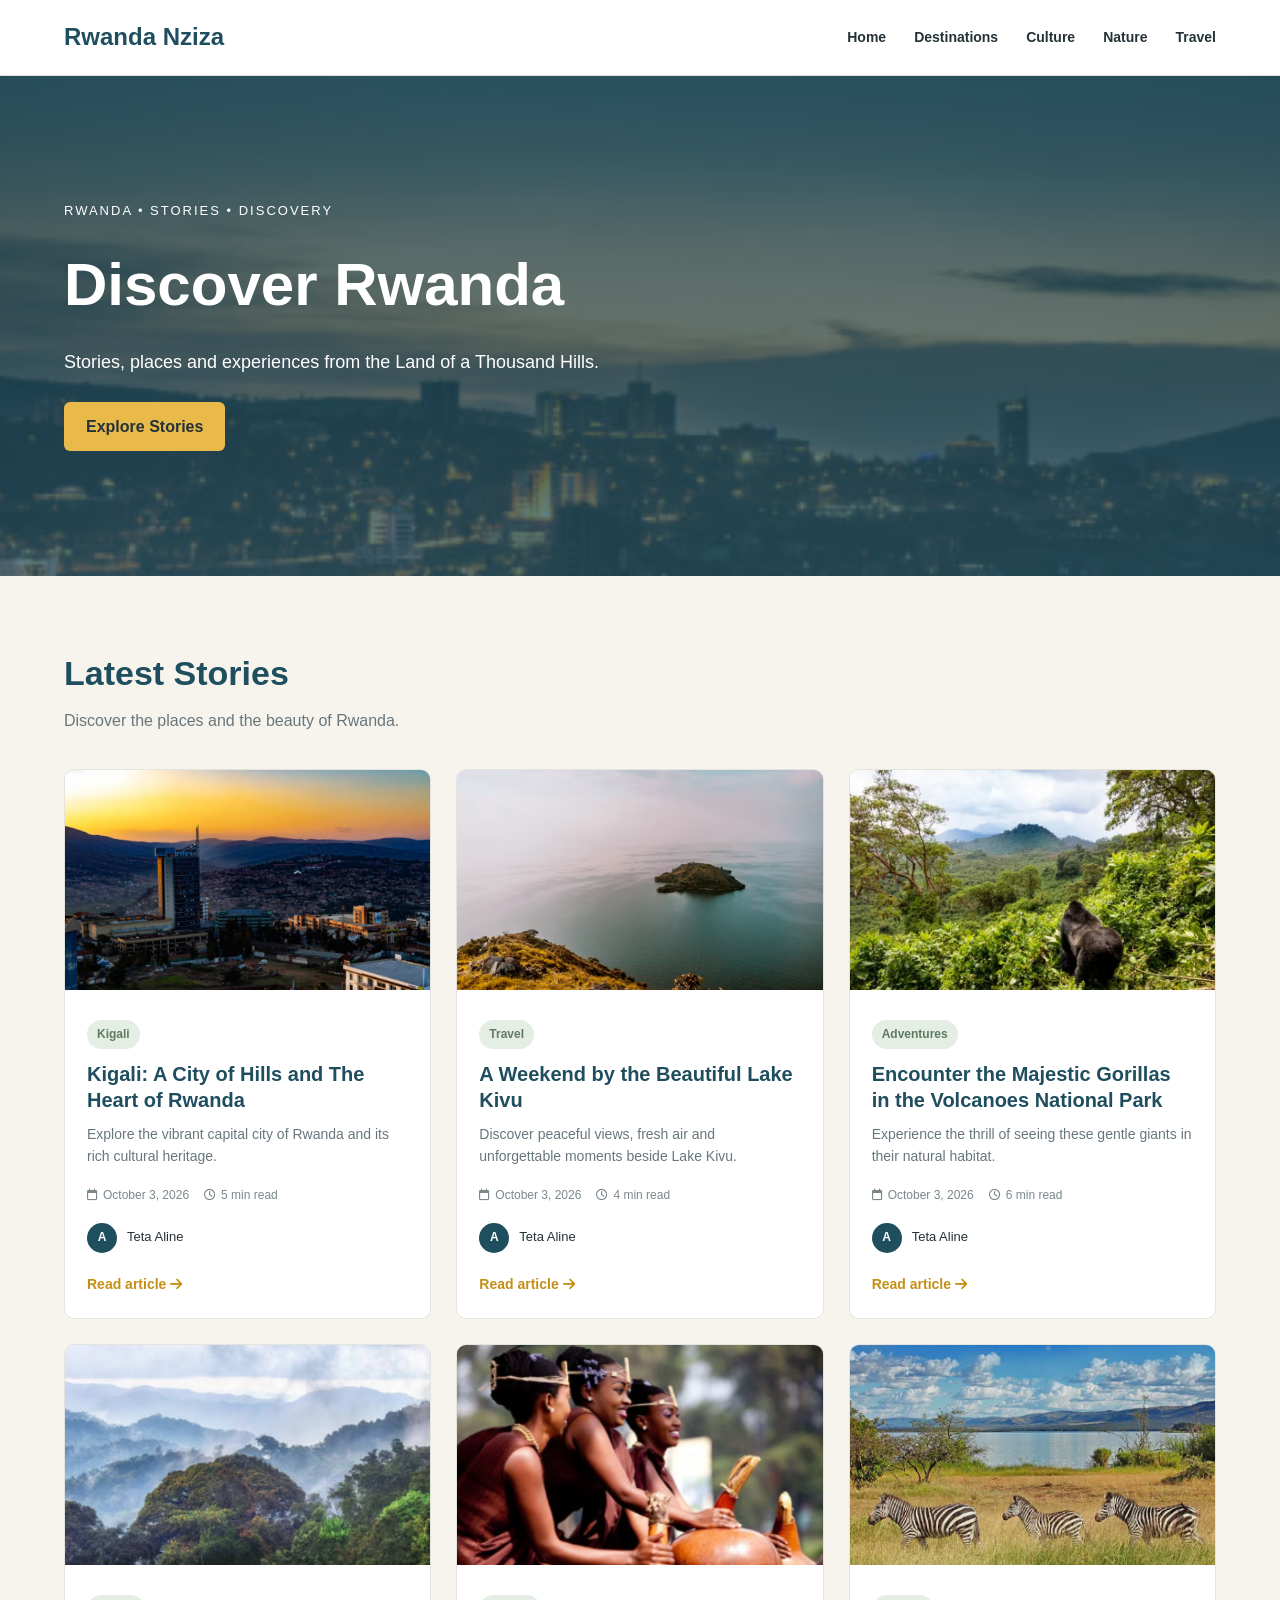
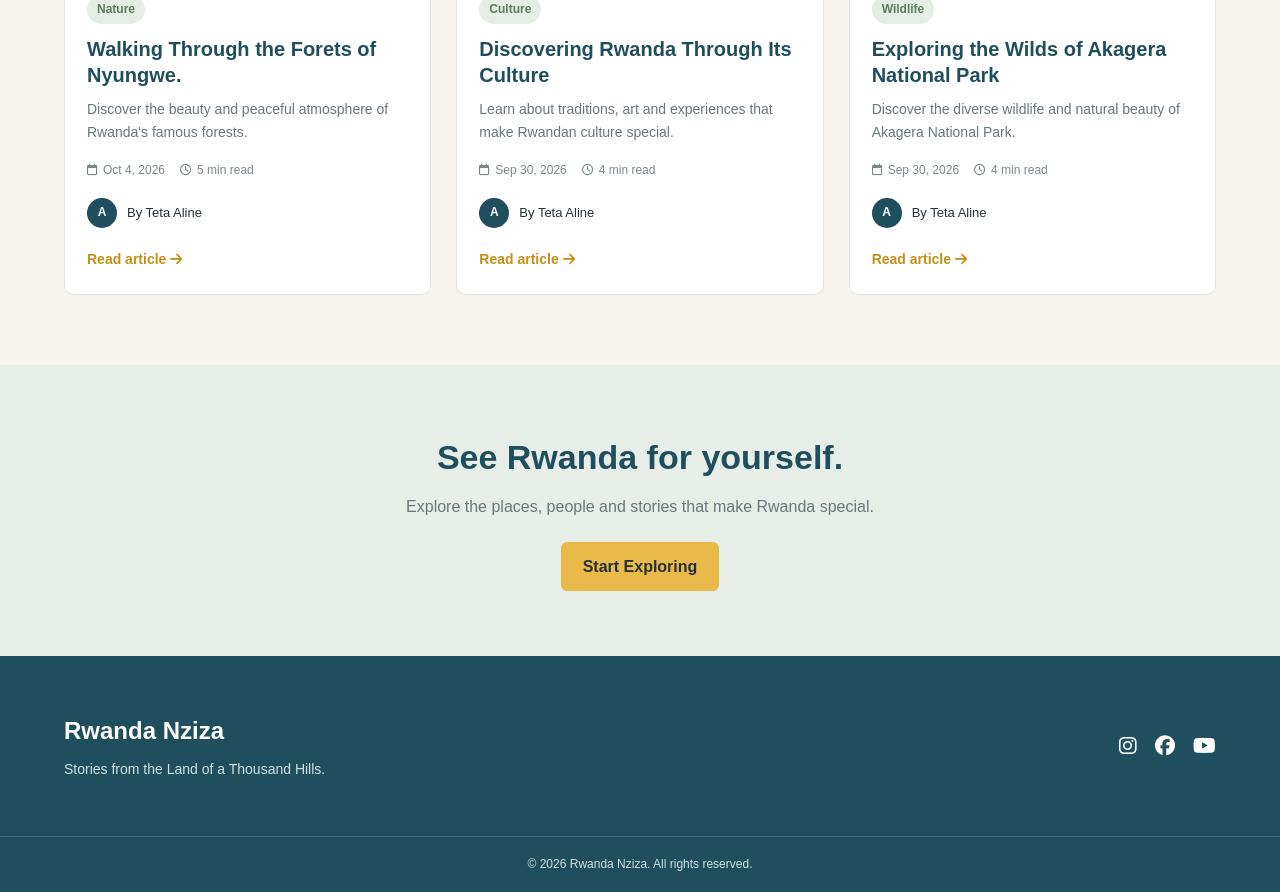
==== commit 04e7dd9c: "Add arrow icon to read article" ====
--- a/index.html
+++ b/index.html
@@ -59,7 +59,7 @@
                             <span> Teta Aline</span>
                         </div>
                         <a href="article.html" class="read-more">
-                            Read article <i class="fa-regular fa-arrow-right"></i>
+                            Read article <i class="fa-solid fa-arrow-right"></i>
                         </a>
                     </div>
                 </article>
@@ -82,7 +82,7 @@
                         </div>
 
                         <a href="article.html" class="read-more">
-                            Read article <i class="fa-regular fa-arrow-right"></i>
+                            Read article <i class="fa-solid fa-arrow-right"></i>
                         </a>
                     </div>
                 </article>
--- a/style.css
+++ b/style.css
@@ -0,0 +1,429 @@
+* {
+    margin: 0;
+    padding: 0;
+    box-sizing: border-box;
+}
+
+body {
+    font-family: "Inter", sans-serif;
+    background-color: #f7f4ed;
+    color: #243238;
+    line-height: 1.6;
+}
+
+.container {
+    width: 90%;
+    max-width: 1200px;
+    margin: auto;
+}
+
+.navbar {
+    background-color: #ffffff;
+    border-bottom: 1px solid #e2e0d9;
+    position: sticky;
+    top: 0;
+    z-index: 10;
+}
+
+.nav-content {
+    min-height: 75px;
+    display: flex;
+    justify-content: space-between;
+    align-items: center;
+}
+
+.logo {
+    color: #1f4e5f;
+    text-decoration: none;
+    font-size: 24px;
+    font-weight: 800;
+}
+
+nav {
+    display: flex;
+    gap: 28px;
+}
+
+nav a {
+    color: #243238;
+    text-decoration: none;
+    font-size: 14px;
+    font-weight: 600;
+}
+
+nav a:hover {
+    color: #e9b949;
+}
+
+/* HERO */
+
+.hero {
+    min-height: 500px;
+    background-image:
+        linear-gradient(
+            rgba(31, 78, 95, 0.70),
+            rgba(31, 78, 95, 0.70)
+        ),
+        url("images/Kigali2.png");
+
+    background-size: cover;
+    background-position: center;
+
+    display: flex;
+    align-items: center;
+}
+
+.hero-content {
+    width: 90%;
+    max-width: 1200px;
+    margin: auto;
+    color: white;
+}
+
+.hero-label {
+    font-size: 13px;
+    letter-spacing: 2px;
+    margin-bottom: 15px;
+}
+
+.hero h1 {
+    font-size: 60px;
+    margin-bottom: 15px;
+}
+
+.hero-content > p:not(.hero-label) {
+    max-width: 550px;
+    font-size: 18px;
+    margin-bottom: 25px;
+}
+
+.button {
+    display: inline-block;
+    background-color: #e9b949;
+    color: #243238;
+    padding: 12px 22px;
+    border-radius: 6px;
+    text-decoration: none;
+    font-weight: 700;
+}
+
+.button:hover {
+    background-color: #d9a832;
+}
+
+/* POSTS */
+
+.posts {
+    padding-top: 70px;
+    padding-bottom: 70px;
+}
+
+.section-heading {
+    margin-bottom: 35px;
+}
+
+.section-heading h2 {
+    color: #1f4e5f;
+    font-size: 34px;
+    margin-bottom: 8px;
+}
+
+.section-heading p {
+    color: #68777d;
+}
+
+.post-grid {
+    display: grid;
+    grid-template-columns: repeat(3, 1fr);
+    gap: 25px;
+}
+
+.post-card {
+    background-color: white;
+    border-radius: 10px;
+    overflow: hidden;
+    border: 1px solid #e5e3dd;
+    transition: transform 0.3s ease, box-shadow 0.3s ease;
+}
+
+.post-card:hover {
+    transform: translateY(-5px);
+    box-shadow: 0 10px 25px rgba(36, 50, 56, 0.12);
+}
+
+.post-card img {
+    width: 100%;
+    height: 220px;
+    object-fit: cover;
+}
+
+.post-content {
+    padding: 22px;
+}
+
+.tag {
+    display: inline-block;
+    background-color: #e4eee5;
+    color: #5f7a61;
+    padding: 5px 10px;
+    border-radius: 20px;
+    font-size: 12px;
+    font-weight: 700;
+    margin-bottom: 12px;
+}
+
+.post-content h3 {
+    color: #1f4e5f;
+    font-size: 20px;
+    line-height: 1.3;
+    margin-bottom: 10px;
+}
+
+.post-content p {
+    color: #68777d;
+    font-size: 14px;
+    margin-bottom: 18px;
+}
+
+.post-info {
+    display: flex;
+    gap: 15px;
+    color: #7b878b;
+    font-size: 12px;
+    margin-bottom: 18px;
+}
+
+.post-info span {
+    display: flex;
+    align-items: center;
+    gap: 5px;
+}
+
+.author {
+    display: flex;
+    align-items: center;
+    gap: 10px;
+    font-size: 13px;
+    margin-bottom: 18px;
+}
+
+.avatar {
+    width: 30px;
+    height: 30px;
+    border-radius: 50%;
+    background-color: #1f4e5f;
+    color: white;
+
+    display: flex;
+    align-items: center;
+    justify-content: center;
+
+    font-size: 12px;
+    font-weight: 700;
+}
+
+.read-more {
+    color: #c58f17;
+    text-decoration: none;
+    font-size: 14px;
+    font-weight: 700;
+}
+
+.read-more:hover {
+    color: #1f4e5f;
+}
+
+/* BANNER */
+
+.travel-banner {
+    background-color: #e7eee8;
+    text-align: center;
+    padding: 65px 20px;
+}
+
+.travel-banner h2 {
+    color: #1f4e5f;
+    font-size: 34px;
+    margin-bottom: 10px;
+}
+
+.travel-banner p {
+    color: #68777d;
+    margin-bottom: 22px;
+}
+
+/* FOOTER */
+
+footer {
+    background-color: #1f4e5f;
+    color: white;
+}
+
+.footer-content {
+    min-height: 180px;
+
+    display: flex;
+    justify-content: space-between;
+    align-items: center;
+}
+
+.footer-content .logo {
+    color: white;
+}
+
+.footer-content p {
+    color: #d6e0e2;
+    font-size: 14px;
+    margin-top: 8px;
+}
+
+.socials {
+    display: flex;
+    gap: 18px;
+}
+
+.socials a {
+    color: white;
+    font-size: 20px;
+}
+
+.socials a:hover {
+    color: #e9b949;
+}
+
+.copyright {
+    border-top: 1px solid rgba(255, 255, 255, 0.15);
+    text-align: center;
+    padding: 18px;
+}
+
+.copyright p {
+    color: #d6e0e2;
+    font-size: 12px;
+}
+
+/* ARTICLE PAGE */
+
+.full-article {
+    padding-top: 60px;
+    padding-bottom: 80px;
+    max-width: 900px;
+}
+
+.back-link {
+    display: inline-block;
+    color: #1f4e5f;
+    text-decoration: none;
+    font-size: 14px;
+    font-weight: 600;
+    margin-bottom: 30px;
+}
+
+.back-link:hover {
+    color: #e9b949;
+}
+
+.full-article > h1 {
+    color: #1f4e5f;
+    font-size: 48px;
+    line-height: 1.2;
+    margin: 15px 0;
+}
+
+.article-info {
+    display: flex;
+    gap: 20px;
+    color: #68777d;
+    font-size: 13px;
+    margin-bottom: 30px;
+}
+
+.article-info span {
+    display: flex;
+    align-items: center;
+    gap: 6px;
+}
+
+.article-image {
+    width: 100%;
+    height: 450px;
+    object-fit: cover;
+    border-radius: 10px;
+    margin-bottom: 40px;
+}
+
+.article-content {
+    max-width: 750px;
+    margin: auto;
+}
+
+.article-content p {
+    color: #4d5b60;
+    font-size: 17px;
+    margin-bottom: 22px;
+}
+
+.article-content h2 {
+    color: #1f4e5f;
+    font-size: 28px;
+    margin-top: 35px;
+    margin-bottom: 12px;
+}
+
+/* RESPONSIVE DESIGN */
+
+@media (max-width: 900px) {
+    .post-grid {
+        grid-template-columns: repeat(2, 1fr);
+    }
+
+    .hero h1 {
+        font-size: 48px;
+    }
+}
+
+@media (max-width: 600px) {
+    .nav-content {
+        flex-direction: column;
+        gap: 15px;
+        padding: 18px 0;
+    }
+
+    nav {
+        gap: 15px;
+        flex-wrap: wrap;
+        justify-content: center;
+    }
+
+    .hero {
+        min-height: 450px;
+    }
+
+    .hero h1 {
+        font-size: 38px;
+    }
+
+    .post-grid {
+        grid-template-columns: 1fr;
+    }
+
+    .footer-content {
+        flex-direction: column;
+        text-align: center;
+        gap: 25px;
+        padding: 35px 0;
+    }
+
+    .full-article > h1 {
+        font-size: 36px;
+    }
+
+    .article-image {
+        height: 300px;
+    }
+
+    .article-info {
+        flex-direction: column;
+        gap: 8px;
+    }
+}
